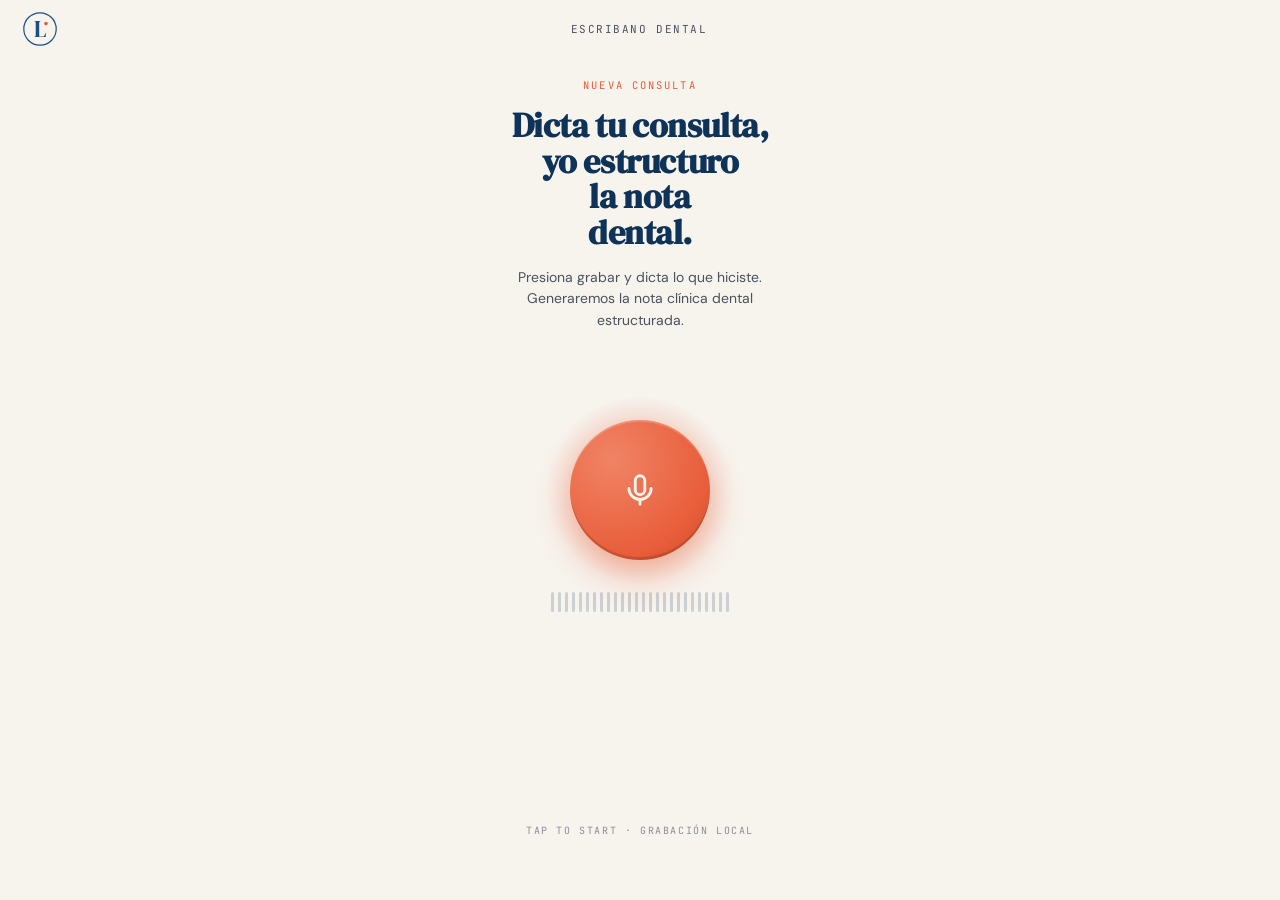
==== docs/dental/index.html @ 713bc258 "Add Escribano Dental vertical - PROMPT_DENTAL added to worker: strict rules for FDI notation, litera" ====
<!doctype html>
<html lang="es">
<head>
  <meta charset="utf-8"/>
  <meta name="viewport" content="width=device-width,initial-scale=1,viewport-fit=cover"/>
  <meta name="theme-color" content="#F7F4EE"/>
  <meta name="apple-mobile-web-app-capable" content="yes"/>
  <meta name="apple-mobile-web-app-status-bar-style" content="default"/>
  <meta name="apple-mobile-web-app-title" content="Escribano Dental"/>
  <meta name="description" content="Dicta tu consulta y recibe la nota clínica dental al instante. Herramienta gratuita de Luciana."/>
  <title>Escribano Dental — Luciana</title>
  <link rel="manifest" href="manifest.json"/>
  <link rel="apple-touch-icon" href="../icons/icon-192.png"/>
  <link rel="preconnect" href="https://fonts.googleapis.com"/>
  <link rel="preconnect" href="https://fonts.gstatic.com" crossorigin/>
  <link href="https://fonts.googleapis.com/css2?family=DM+Serif+Display&family=DM+Sans:wght@400;500;600;700&family=JetBrains+Mono:wght@400;500&display=swap" rel="stylesheet"/>
  <style>
    /* ─── BRAND TOKENS ─── */
    :root {
      --navy:        #1A4F82;
      --navy-deep:   #0F3259;
      --navy-darker: #0a223f;
      --coral:       #E85D3A;
      --coral-soft:  #F08465;
      --cream:       #F7F4EE;
      --cream-warm:  #EFE9DD;
      --cream-deep:  #E5DECF;
      --ink:         #1B1F26;
      --ink-soft:    #4A525E;
      --muted:       #8A8F99;
      --line:        rgba(15,50,89,0.10);
      --line-strong: rgba(15,50,89,0.18);
      --serif: 'DM Serif Display', Georgia, serif;
      --sans:  'DM Sans', system-ui, -apple-system, sans-serif;
      --mono:  'JetBrains Mono', ui-monospace, 'SFMono-Regular', monospace;
      --safe-top: env(safe-area-inset-top, 0px);
      --safe-bot: env(safe-area-inset-bottom, 0px);
      --btn-size: 140px;
    }
    *, *::before, *::after { box-sizing: border-box; -webkit-tap-highlight-color: transparent; margin: 0; padding: 0; }
    html, body { height: 100%; height: 100dvh; }
    body {
      font-family: var(--sans); color: var(--ink);
      background: var(--cream);
      -webkit-font-smoothing: antialiased;
      overflow: hidden;
    }
    button { font: inherit; color: inherit; border: none; cursor: pointer; background: none; }

    /* ─── APP SHELL ─── */
    #app {
      position: fixed; inset: 0;
      display: flex; flex-direction: column;
      background: var(--cream);
      padding-top: var(--safe-top);
      padding-bottom: var(--safe-bot);
    }
    .screen {
      position: absolute; inset: 0;
      display: flex; flex-direction: column;
      padding-top: calc(var(--safe-top) + 58px);
      padding-bottom: 8px;
      opacity: 0; pointer-events: none;
      transition: opacity .3s ease;
    }
    .screen.is-active { opacity: 1; pointer-events: auto; }

    /* ─── TOP BAR ─── */
    .topbar {
      position: absolute; top: var(--safe-top); left: 0; right: 0;
      height: 58px;
      display: flex; align-items: center; justify-content: space-between;
      padding: 0 22px;
      z-index: 10;
    }
    .brand-mark {
      width: 36px; height: 36px; flex-shrink: 0;
    }
    .brand-text {
      font-family: var(--mono); font-size: 11px;
      color: var(--ink-soft); letter-spacing: 0.14em;
    }
    .icon-btn {
      width: 38px; height: 38px; border-radius: 50%;
      background: rgba(15,50,89,0.06); color: var(--navy-deep);
      display: grid; place-items: center;
      transition: background .15s, transform .1s;
    }
    .icon-btn:active { transform: scale(0.93); background: rgba(15,50,89,0.12); }

    /* ─── EDITORIAL TYPOGRAPHY ─── */
    .eyebrow {
      font-family: var(--mono); font-size: 10.5px; letter-spacing: 0.2em;
      color: var(--coral); margin-bottom: 16px;
    }
    .eyebrow.muted { color: var(--ink-soft); }
    .display {
      font-family: var(--serif); font-size: 34px; line-height: 1.05;
      color: var(--navy-deep); letter-spacing: -0.012em;
    }
    .lede {
      font-family: var(--sans); font-size: 14px; line-height: 1.55;
      color: var(--ink-soft); margin-top: 16px; max-width: 300px;
      margin-left: auto; margin-right: auto;
    }

    /* ─── RECORD SCREEN ─── */
    .rec-head {
      padding: 20px 28px 0; text-align: center;
      min-height: 170px;
    }
    .rec-stage {
      flex: 1; position: relative;
      min-height: 290px;
    }

    /* Timer pill — always visible, fades in context */
    .timer-row {
      position: absolute; top: 8px; left: 50%;
      transform: translateX(-50%);
      display: inline-flex; align-items: center; gap: 10px;
      padding: 8px 16px; border-radius: 999px;
      background: rgba(15,50,89,0.06);
      transition: background .3s;
      white-space: nowrap;
    }
    body[data-rec="off"] .timer-row { opacity: 0; pointer-events: none; }
    body[data-rec="on"] .timer-row { background: rgba(232,93,58,0.10); }
    .timer-dot {
      width: 7px; height: 7px; border-radius: 50%;
      background: var(--muted); transition: background .3s;
    }
    body[data-rec="on"] .timer-dot {
      background: var(--coral);
      animation: dot-blink 1.1s ease-in-out infinite;
    }
    @keyframes dot-blink { 50% { opacity: 0.35; } }
    .timer-val {
      font-family: var(--mono); font-size: 13px; font-weight: 500;
      color: var(--navy-deep); letter-spacing: 0.05em;
      min-width: 44px; text-align: center;
      transition: color .3s;
    }
    body[data-rec="on"] .timer-val { color: var(--coral); }
    .timer-tag {
      font-family: var(--mono); font-size: 9.5px; letter-spacing: 0.16em;
      color: var(--muted); transition: color .3s;
    }
    body[data-rec="on"] .timer-tag { color: var(--coral); }

    /* Button group — fixed position, never reflows */
    .rec-btn-wrap {
      position: absolute; left: 50%; top: 80px;
      transform: translateX(-50%);
      width: calc(var(--btn-size) + 16px);
      height: calc(var(--btn-size) + 16px);
      display: grid; place-items: center;
      z-index: 2;
    }
    /* Ambient glow */
    .rec-glow {
      position: absolute; inset: -20px; border-radius: 50%;
      background: radial-gradient(circle, rgba(232,93,58,0.40) 0%, rgba(232,93,58,0) 68%);
      animation: breathe 3.2s ease-in-out infinite;
    }
    @keyframes breathe {
      0%,100% { transform: scale(0.92); opacity: 0.55; }
      50%      { transform: scale(1.10); opacity: 0.85; }
    }
    /* Halo rings */
    .halo {
      position: absolute; left: 50%; top: 50%;
      width: calc(var(--btn-size) * 1.55);
      height: calc(var(--btn-size) * 1.55);
      translate: -50% -50%;
      border-radius: 50%;
      border: 1.5px solid var(--coral); opacity: 0;
      animation: halo-emit 2.8s cubic-bezier(0.16,0.84,0.44,1) infinite;
      animation-play-state: paused;
    }
    body[data-rec="on"] .halo { animation-play-state: running; }
    .halo:nth-child(2) { animation-delay: 0.93s; }
    .halo:nth-child(3) { animation-delay: 1.86s; }
    @keyframes halo-emit {
      0%   { transform: scale(0.6); opacity: 0; border-width: 2.2px; }
      18%  { opacity: 0.55; }
      100% { transform: scale(2.2); opacity: 0; border-width: 0.6px; }
    }
    /* The button */
    .rec-btn {
      position: relative;
      width: var(--btn-size); height: var(--btn-size);
      border-radius: 50%; color: var(--cream);
      background: radial-gradient(circle at 30% 28%, #F08465 0%, #E85D3A 70%, #C84826 100%);
      box-shadow:
        0 14px 36px rgba(232,93,58,0.45),
        inset 0 -3px 0 rgba(0,0,0,0.14),
        inset 0 2px 0 rgba(255,255,255,0.18);
      transition: transform .35s cubic-bezier(.2,.8,.2,1), border-radius .35s cubic-bezier(.2,.8,.2,1);
      display: grid; place-items: center;
    }
    .rec-btn:active { transform: scale(0.96); }
    body[data-rec="on"] .rec-btn {
      border-radius: 30%;
      background: radial-gradient(circle at 30% 28%, #F08465 0%, #E85D3A 65%, #B83C1F 100%);
    }
    body[data-rec="paused"] .rec-btn {
      border-radius: 50%;
      background: radial-gradient(circle at 30% 28%, #6B90B8 0%, #1A4F82 70%, #0F3259 100%);
    }
    /* Icon cross-fade — 3 estados */
    .rec-icon {
      position: absolute; inset: 0;
      display: grid; place-items: center;
      transition: opacity .25s ease, transform .35s cubic-bezier(.2,.8,.2,1);
    }
    .rec-icon-mic   { opacity: 1; }
    .rec-icon-pause { opacity: 0; transform: scale(0.6); }
    .rec-icon-play  { opacity: 0; transform: scale(0.6); }

    body[data-rec="on"] .rec-icon-mic   { opacity: 0; transform: scale(0.7); }
    body[data-rec="on"] .rec-icon-pause { opacity: 1; transform: scale(1); }
    body[data-rec="on"] .rec-icon-play  { opacity: 0; transform: scale(0.6); }

    body[data-rec="paused"] .rec-icon-mic   { opacity: 0; transform: scale(0.7); }
    body[data-rec="paused"] .rec-icon-pause { opacity: 0; transform: scale(0.6); }
    body[data-rec="paused"] .rec-icon-play  { opacity: 1; transform: scale(1); }

    /* Botón Finalizar — en rec-foot, sin absoluto, sin layout shift */
    .btn-finalizar {
      display: inline-flex; align-items: center; gap: 8px;
      background: var(--navy-deep); color: var(--cream);
      font-family: var(--sans); font-size: 13px; font-weight: 600;
      padding: 11px 26px; border-radius: 999px;
      border: none; cursor: pointer;
      opacity: 0; pointer-events: none;
      transition: opacity .3s ease, background .3s ease;
      white-space: nowrap; margin-top: 10px;
    }
    body[data-rec="on"] .btn-finalizar,
    body[data-rec="paused"] .btn-finalizar {
      opacity: 1; pointer-events: auto;
    }
    body[data-rec="paused"] .btn-finalizar {
      background: var(--coral);
    }
    .stop-square {
      width: calc(var(--btn-size) * 0.32);
      height: calc(var(--btn-size) * 0.32);
      border-radius: calc(var(--btn-size) * 0.08);
      background: var(--cream);
    }

    /* Waveform */
    .wave {
      position: absolute; left: 50%; top: calc(80px + var(--btn-size) + 28px);
      transform: translateX(-50%);
      display: flex; align-items: center; gap: 4px;
      height: 44px; justify-content: center;
      opacity: 0.18; transition: opacity .5s ease;
      pointer-events: none;
    }
    body[data-rec="on"] .wave { opacity: 1; }
    .wave .bar {
      width: 3px; height: 20px;
      background: var(--navy-deep); border-radius: 2px;
      transform-origin: center;
      animation: wave-bar 1.2s ease-in-out infinite;
    }
    body[data-rec="on"] .wave .bar { background: var(--coral); }
    @keyframes wave-bar { 0%,100% { transform: scaleY(0.25); } 50% { transform: scaleY(1); } }

    /* Footer hint */
    .rec-foot { padding: 0 28px 6px; text-align: center; }
    .hint { font-family: var(--mono); font-size: 10px; color: var(--muted); letter-spacing: 0.16em; }

    /* ─── PROCESSING SCREEN ─── */
    .proc-head { padding: 20px 28px 0; text-align: center; }
    .proc-list { padding: 32px 28px 0; flex: 1; max-width: 360px; margin: 0 auto; width: 100%; }
    .proc-step {
      display: flex; align-items: center; gap: 16px;
      padding: 18px 0; border-bottom: 1px solid var(--line);
      opacity: 0.35; transition: opacity .35s ease;
    }
    .proc-step.is-active, .proc-step.is-done { opacity: 1; }
    .proc-step .ind { width: 26px; height: 26px; flex-shrink: 0; position: relative; }
    .proc-step .ring-idle, .proc-step .ring-active, .proc-step .check {
      position: absolute; inset: 2px; opacity: 0; transition: opacity .25s;
    }
    .proc-step .ring-idle  { border: 2px solid var(--line-strong); border-radius: 50%; opacity: 1; }
    .proc-step.is-active .ring-idle  { opacity: 0; }
    .proc-step.is-active .ring-active { opacity: 1; }
    .proc-step.is-done .ring-idle     { opacity: 0; }
    .proc-step.is-done .check         { opacity: 1; }
    .proc-step .ring-active {
      border: 2px solid var(--navy); border-top-color: transparent;
      border-radius: 50%; animation: spin .8s linear infinite;
    }
    @keyframes spin { to { transform: rotate(360deg); } }
    .proc-step .label {
      font-family: var(--sans); font-size: 16px; font-weight: 500; color: var(--ink-soft);
    }
    .proc-step.is-active .label, .proc-step.is-done .label { color: var(--ink); font-weight: 600; }

    /* ─── RESULT SCREEN ─── */
    .result-nav {
      display: flex; align-items: center; justify-content: space-between;
      padding: 4px 22px 12px;
    }
    .result-date {
      font-family: var(--mono); font-size: 10px; color: var(--muted);
      letter-spacing: 0.1em;
    }
    .result-head { padding: 4px 28px 16px; }
    .patient-name {
      font-family: var(--serif); font-size: 28px; line-height: 1.08;
      color: var(--navy-deep); letter-spacing: -0.01em;
    }
    .patient-meta {
      display: flex; gap: 10px; margin-top: 6px; flex-wrap: wrap;
      font-family: var(--mono); font-size: 11px; color: var(--ink-soft);
      letter-spacing: 0.05em;
    }
    .patient-meta .sep { color: var(--line-strong); }

    .body-scroll {
      flex: 1; overflow-y: auto; padding: 8px 28px 20px;
      scrollbar-width: none;
    }
    .body-scroll::-webkit-scrollbar { display: none; }

    /* SOAP sections */
    .soap-section {
      padding: 18px 0; border-bottom: 1px solid var(--line);
      opacity: 0; transform: translateY(20px);
      transition: opacity .55s cubic-bezier(.2,.7,.2,1), transform .55s cubic-bezier(.2,.7,.2,1);
    }
    .soap-section.is-visible { opacity: 1; transform: translateY(0); }
    .soap-section:last-of-type { border-bottom: none; }
    .soap-marker { display: flex; align-items: baseline; gap: 14px; margin-bottom: 10px; }
    .soap-letter {
      font-family: var(--serif); font-size: 28px; line-height: 1;
      color: var(--coral); letter-spacing: -0.01em;
    }
    .soap-label {
      font-family: var(--mono); font-size: 10px; letter-spacing: 0.16em;
      color: var(--ink-soft); text-transform: uppercase; margin-bottom: 3px;
    }
    .soap-summary {
      font-family: var(--serif); font-size: 17px; line-height: 1.3;
      color: var(--navy-deep); letter-spacing: -0.005em;
    }
    .soap-body { padding-left: 42px; }
    .soap-body p {
      font-family: var(--sans); font-size: 14.5px; line-height: 1.6;
      color: var(--ink); margin: 0 0 10px;
    }
    .soap-body .nc { color: var(--muted); font-style: italic; }
    body.is-editing .soap-body p {
      background: rgba(232,93,58,0.06); padding: 7px 10px;
      border-radius: 6px; border-left: 2px solid var(--coral);
    }

    /* CTA footnote */
    .cta {
      display: flex; flex-direction: column; gap: 3px;
      margin: 24px 0 8px; padding: 14px 0 0;
      border-top: 1px solid var(--line);
      text-decoration: none; color: var(--ink);
      opacity: 0; transform: translateY(20px);
      transition: opacity .55s cubic-bezier(.2,.7,.2,1), transform .55s cubic-bezier(.2,.7,.2,1);
    }
    .cta.is-visible { opacity: 1; transform: translateY(0); }
    .cta-eyebrow {
      font-family: var(--mono); font-size: 9px; color: var(--muted);
      letter-spacing: 0.18em;
    }
    .cta h3 {
      font-family: var(--sans); font-size: 13px; line-height: 1.4;
      font-weight: 500; color: var(--ink);
    }
    .cta-link {
      display: inline-flex; align-items: center; gap: 5px;
      font-family: var(--mono); font-size: 11px; font-weight: 500;
      color: var(--navy); letter-spacing: 0.04em;
      margin-top: 1px; transition: color .2s;
    }
    .cta:hover .cta-link { color: var(--coral); }

    /* Actions bar */
    .actions {
      display: flex; gap: 10px;
      padding: 14px 22px calc(16px + var(--safe-bot));
      border-top: 1px solid var(--line);
      background: var(--cream);
    }
    .btn {
      flex: 1; height: 50px; border-radius: 14px;
      font-family: var(--sans); font-size: 14px; font-weight: 600;
      display: flex; align-items: center; justify-content: center; gap: 8px;
      transition: transform .1s, opacity .15s;
    }
    .btn:active { transform: scale(0.97); }
    .btn-ghost {
      background: transparent; color: var(--navy-deep);
      box-shadow: inset 0 0 0 1.5px var(--line-strong);
    }
    .btn-primary {
      background: var(--coral); color: var(--cream);
      box-shadow: 0 6px 18px rgba(232,93,58,0.32);
    }
    .btn.copied { background: #16a34a; color: white; box-shadow: none; }

    /* Toast */
    .toast {
      position: fixed; left: 50%; bottom: calc(80px + var(--safe-bot));
      transform: translateX(-50%) translateY(8px);
      background: rgba(15,34,63,0.92); color: var(--cream);
      padding: 12px 20px; border-radius: 16px;
      font-family: var(--sans); font-size: 13px; font-weight: 500;
      box-shadow: 0 10px 30px rgba(0,0,0,0.18);
      opacity: 0; pointer-events: none; z-index: 100;
      transition: opacity .25s ease, transform .25s ease;
      width: calc(100vw - 48px); max-width: 340px;
      text-align: center; line-height: 1.45;
    }
    .toast.is-visible { opacity: 1; transform: translateX(-50%) translateY(0); }

    /* ─── PRINT / PDF ─── */
    @media print {
      @page {
        size: A4;
        margin: 20mm 18mm;
      }

      /* Ocultar todo excepto el contenido de la nota */
      body { background: white !important; overflow: visible !important; }
      #app { position: static !important; overflow: visible !important; }
      .screen { position: static !important; opacity: 1 !important; pointer-events: auto !important; display: none !important; }
      .screen[data-screen="result"] { display: flex !important; flex-direction: column !important; padding: 0 !important; }
      .topbar, .actions, .toast, [data-screen="record"], [data-screen="processing"] { display: none !important; }

      /* Header de impresión */
      #print-header { display: block !important; }

      /* Contenido */
      .result-head { padding: 0 0 12px !important; border-bottom: 1.5px solid #1A4F82; margin-bottom: 4px; }
      .patient-name { font-size: 22px !important; }
      .body-scroll {
        overflow: visible !important; flex: none !important;
        padding: 0 !important; height: auto !important;
      }
      .soap-section {
        opacity: 1 !important; transform: none !important;
        page-break-inside: avoid;
        padding: 14px 0 !important;
      }
      .soap-letter { font-size: 22px !important; }
      .soap-summary { font-size: 15px !important; }
      .soap-body p { font-size: 13px !important; margin-bottom: 6px !important; }
      .soap-body .nc { color: #aaa !important; }
      .cta { display: none !important; }
      details { display: none !important; }

      /* Footer de impresión */
      #print-footer { display: block !important; }
    }

    /* Elementos solo visibles en impresión */
    #print-header, #print-footer { display: none; }
  </style>
</head>
<body data-rec="off">
<div id="app">

  <!-- ════ RECORD ════ -->
  <section class="screen is-active" data-screen="record">
    <header class="topbar">
      <a href="https://lucianaia.com/" target="_blank" rel="noopener" aria-label="Luciana" style="display:flex;align-items:center;">
        <svg class="brand-mark" viewBox="0 0 120 120" aria-hidden="true">
          <circle cx="60" cy="60" r="54" fill="none" stroke="#1A4F82" stroke-width="4"/>
          <text x="60" y="86" text-anchor="middle" font-family="'DM Serif Display',Georgia,serif" font-size="78" fill="#1A4F82">L</text>
          <circle cx="80" cy="42" r="6" fill="#E85D3A"/>
        </svg>
      </a>
      <div class="brand-text">ESCRIBANO DENTAL</div>
      <div style="width:38px;height:38px"></div>
    </header>

    <div class="rec-head">
      <div class="eyebrow" id="rec-eyebrow">NUEVA CONSULTA</div>
      <h1 class="display" id="rec-title">Dicta tu consulta,<br/>yo estructuro<br/>la nota<br/>dental.</h1>
      <p class="lede" id="rec-lede">Presiona grabar y dicta lo que hiciste. Generaremos la nota clínica dental estructurada.</p>
    </div>

    <div class="rec-stage">
      <div class="timer-row">
        <span class="timer-dot"></span>
        <span class="timer-val" id="rec-timer">00:00</span>
        <span class="timer-tag" id="rec-tag">LISTO</span>
      </div>

      <div class="rec-btn-wrap">
        <span class="halo"></span>
        <span class="halo"></span>
        <span class="halo"></span>
        <span class="rec-glow" aria-hidden="true"></span>
        <button class="rec-btn" id="btn-record" aria-label="Grabar consulta">
          <span class="rec-icon rec-icon-mic">
            <svg width="38" height="38" viewBox="0 0 24 24" fill="none" stroke="currentColor" stroke-width="1.8" stroke-linecap="round"><rect x="9" y="3" width="6" height="12" rx="3"/><path d="M5 11a7 7 0 0 0 14 0M12 18v3"/></svg>
          </span>
          <span class="rec-icon rec-icon-pause">
            <svg width="32" height="32" viewBox="0 0 24 24" fill="currentColor"><rect x="6" y="5" width="4" height="14" rx="1.5"/><rect x="14" y="5" width="4" height="14" rx="1.5"/></svg>
          </span>
          <span class="rec-icon rec-icon-play">
            <svg width="32" height="32" viewBox="0 0 24 24" fill="currentColor"><path d="M8 5.14v14l11-7-11-7z"/></svg>
          </span>
        </button>
      </div>

      <div class="wave" id="wave" aria-hidden="true"></div>
    </div>

    <div class="rec-foot" style="display:flex;flex-direction:column;align-items:center;position:relative;z-index:10;">
      <div class="hint" id="rec-hint">TAP TO START · GRABACIÓN LOCAL</div>
      <button class="btn-finalizar" id="btn-finalizar">
        Finalizar consulta
        <svg width="13" height="13" viewBox="0 0 24 24" fill="none" stroke="currentColor" stroke-width="2.2" stroke-linecap="round"><path d="M5 12h14M13 5l7 7-7 7"/></svg>
      </button>
    </div>
  </section>

  <!-- ════ PROCESSING ════ -->
  <section class="screen" data-screen="processing">
    <header class="topbar">
      <a href="https://lucianaia.com/" target="_blank" rel="noopener" style="display:flex;align-items:center;">
        <svg class="brand-mark" viewBox="0 0 120 120">
          <circle cx="60" cy="60" r="54" fill="none" stroke="#1A4F82" stroke-width="4"/>
          <text x="60" y="86" text-anchor="middle" font-family="'DM Serif Display',Georgia,serif" font-size="78" fill="#1A4F82">L</text>
          <circle cx="80" cy="42" r="6" fill="#E85D3A"/>
        </svg>
      </a>
      <div class="brand-text">PROCESANDO</div>
      <div style="width:38px"></div>
    </header>

    <div class="proc-head" style="padding-top:28px;">
      <div class="eyebrow muted" id="proc-eyebrow">PROCESANDO · 00:00</div>
      <h1 class="display">Escribiendo<br/>tu nota.</h1>
    </div>

    <div class="proc-list">
      <div class="proc-step" data-step="0">
        <div class="ind">
          <div class="ring-idle"></div>
          <div class="ring-active"></div>
          <svg class="check" width="24" height="24" viewBox="0 0 24 24" fill="none" stroke="var(--coral)" stroke-width="2" stroke-linecap="round"><circle cx="12" cy="12" r="10"/><path d="M7 12l3 3 7-7"/></svg>
        </div>
        <div class="label">Transcribiendo audio</div>
      </div>
      <div class="proc-step" data-step="1">
        <div class="ind">
          <div class="ring-idle"></div>
          <div class="ring-active"></div>
          <svg class="check" width="24" height="24" viewBox="0 0 24 24" fill="none" stroke="var(--coral)" stroke-width="2" stroke-linecap="round"><circle cx="12" cy="12" r="10"/><path d="M7 12l3 3 7-7"/></svg>
        </div>
        <div class="label">Analizando procedimiento clínico</div>
      </div>
      <div class="proc-step" data-step="2">
        <div class="ind">
          <div class="ring-idle"></div>
          <div class="ring-active"></div>
          <svg class="check" width="24" height="24" viewBox="0 0 24 24" fill="none" stroke="var(--coral)" stroke-width="2" stroke-linecap="round"><circle cx="12" cy="12" r="10"/><path d="M7 12l3 3 7-7"/></svg>
        </div>
        <div class="label">Estructurando nota dental</div>
      </div>
    </div>
  </section>

  <!-- ════ RESULT ════ -->
  <section class="screen" data-screen="result">
    <header class="topbar">
      <a href="https://lucianaia.com/" target="_blank" rel="noopener" style="display:flex;align-items:center;">
        <svg class="brand-mark" viewBox="0 0 120 120">
          <circle cx="60" cy="60" r="54" fill="none" stroke="#1A4F82" stroke-width="4"/>
          <text x="60" y="86" text-anchor="middle" font-family="'DM Serif Display',Georgia,serif" font-size="78" fill="#1A4F82">L</text>
          <circle cx="80" cy="42" r="6" fill="#E85D3A"/>
        </svg>
      </a>
      <div class="brand-text" id="result-date-label">NOTA SOAP</div>
      <button class="icon-btn" id="btn-edit" aria-label="Editar">
        <svg width="15" height="15" viewBox="0 0 24 24" fill="none" stroke="currentColor" stroke-width="1.8" stroke-linecap="round"><path d="M12 20h9M16.5 3.5a2.121 2.121 0 1 1 3 3L7 19l-4 1 1-4z"/></svg>
      </button>
    </header>

    <!-- Header solo visible al imprimir -->
    <div id="print-header" style="margin-bottom:16px;">
      <div style="display:flex;align-items:center;justify-content:space-between;padding-bottom:10px;border-bottom:2px solid #1A4F82;margin-bottom:14px;">
        <div>
          <div style="font-family:'DM Serif Display',Georgia,serif;font-size:20px;color:#0F3259;letter-spacing:-0.01em;">Escribano Dental</div>
        </div>
        <div style="font-family:'JetBrains Mono',monospace;font-size:10px;color:#8A8F99;letter-spacing:0.08em;" id="print-date"></div>
      </div>
      <div style="font-family:'JetBrains Mono',monospace;font-size:9px;color:#8A8F99;letter-spacing:0.18em;margin-bottom:6px;">NOTA DE CONSULTA DENTAL</div>
    </div>

    <div class="result-head">
      <h1 class="patient-name" id="res-nombre">—</h1>
      <div class="patient-meta" id="res-meta"></div>
    </div>

    <div class="body-scroll" id="body-scroll"></div>

    <!-- Footer solo visible al imprimir -->
    <div id="print-footer" style="margin-top:20px;padding-top:10px;border-top:1px solid rgba(15,50,89,0.12);display:flex;justify-content:space-between;align-items:center;">
      <div style="font-family:'JetBrains Mono',monospace;font-size:8px;color:#aaa;letter-spacing:0.1em;">
        Generado con Escribano Dental · lucianaia.com<br/>
        Este documento es un apoyo clínico. No sustituye el expediente oficial.
      </div>
      <div style="font-family:'DM Serif Display',serif;font-size:13px;color:#1A4F82;">
        L<span style="display:inline-block;width:4px;height:4px;border-radius:50%;background:#E85D3A;vertical-align:super;margin-left:1px;"></span>
      </div>
    </div>

    <div class="actions">
      <button class="btn btn-ghost" id="btn-back">
        <svg width="16" height="16" viewBox="0 0 24 24" fill="none" stroke="currentColor" stroke-width="2" stroke-linecap="round"><path d="M15 18l-6-6 6-6"/></svg>
        Nueva
      </button>
      <button class="btn btn-ghost" id="btn-copy">
        <svg width="15" height="15" viewBox="0 0 24 24" fill="none" stroke="currentColor" stroke-width="1.8" stroke-linecap="round" stroke-linejoin="round"><rect x="9" y="9" width="13" height="13" rx="2"/><path d="M5 15V5a2 2 0 0 1 2-2h10"/></svg>
        <span id="btn-copy-label">Copiar</span>
      </button>
      <button class="btn btn-ghost" id="btn-word" style="flex:1.2;">
        <svg width="15" height="15" viewBox="0 0 24 24" fill="none" stroke="currentColor" stroke-width="1.8" stroke-linecap="round" stroke-linejoin="round"><path d="M14 2H6a2 2 0 0 0-2 2v16a2 2 0 0 0 2 2h12a2 2 0 0 0 2-2V8z"/><polyline points="14 2 14 8 20 8"/><line x1="16" y1="13" x2="8" y2="13"/><line x1="16" y1="17" x2="8" y2="17"/><polyline points="10 9 9 9 8 9"/></svg>
        Word
      </button>
      <button class="btn btn-primary" id="btn-pdf">
        <svg width="15" height="15" viewBox="0 0 24 24" fill="none" stroke="currentColor" stroke-width="1.8" stroke-linecap="round" stroke-linejoin="round"><path d="M12 3v12m0 0l-4-4m4 4l4-4M5 21h14"/></svg>
        PDF
      </button>
    </div>
  </section>

  <div class="toast" id="toast"></div>
</div>

<script>
// ─── CONFIG ───────────────────────────────────────────────────────────────────
const WORKER_URL = "https://pediatra-scribe-api.lucandres.workers.dev";
const TIPO = "dental";
const MAX_MINUTES = 60;
const WARN_MINUTES = 55;

// ─── STATE ────────────────────────────────────────────────────────────────────
const state = {
  recording: false,
  elapsed: 0,
  timerId: null,
  mediaRecorder: null,
  audioChunks: [],
  audioBlob: null,
  audioCtx: null,
  analyser: null,
  vizRAF: null,
  notaJson: null,
  transcripcion: "",
  editing: false,
};

// ─── HELPERS ──────────────────────────────────────────────────────────────────
const $ = id => document.getElementById(id);
const $$ = s => Array.from(document.querySelectorAll(s));
const fmt = s => `${String(Math.floor(s/60)).padStart(2,'0')}:${String(s%60).padStart(2,'0')}`;

const showScreen = name => {
  $$('.screen').forEach(el => el.classList.toggle('is-active', el.dataset.screen === name));
};

const showToast = msg => {
  const t = $('toast');
  t.textContent = msg;
  t.classList.add('is-visible');
  clearTimeout(t._tid);
  t._tid = setTimeout(() => t.classList.remove('is-visible'), 2200);
};

const showError = msg => showToast('⚠️ ' + msg);

// ─── WAVEFORM ─────────────────────────────────────────────────────────────────
const waveEl = $('wave');
for (let i = 0; i < 26; i++) {
  const b = document.createElement('span');
  b.className = 'bar';
  b.style.animationDelay = `${(i * 0.06).toFixed(2)}s`;
  b.style.animationDuration = `${(0.9 + (i % 5) * 0.12).toFixed(2)}s`;
  waveEl.appendChild(b);
}

// ─── RECORDING UI STATE ───────────────────────────────────────────────────────
const setRecUI = on => {
  document.body.dataset.rec = on ? 'on' : 'off';
  const title = $('rec-title');
  const lede  = $('rec-lede');
  const hint  = $('rec-hint');
  const tag   = $('rec-tag');
  if (on) {
    title.innerHTML = 'Escuchando<br/>cada palabra.';
    lede.textContent = 'El dictado se procesa al terminar y se descarta de inmediato. Nunca se almacena.';
    hint.textContent = 'TOCA PARA PAUSAR';
    tag.textContent = 'GRABANDO';
  } else {
    title.innerHTML = 'Dicta tu consulta,<br/>yo estructuro<br/>la nota<br/>dental.';
    lede.textContent = 'Presiona grabar y dicta lo que hiciste. Generaremos la nota clínica dental estructurada.';
    hint.textContent = 'TAP TO START · GRABACIÓN LOCAL';
    tag.textContent = 'LISTO';
  }
};

// ─── TIMER ────────────────────────────────────────────────────────────────────
const startTimer = () => {
  state.timerId = setInterval(() => {
    state.elapsed++;
    $('rec-timer').textContent = fmt(state.elapsed);
    if (state.elapsed >= WARN_MINUTES * 60) {
      $('rec-tag').textContent = 'CERRANDO';
    }
    if (state.elapsed >= MAX_MINUTES * 60) {
      showToast(`Grabación detenida al llegar a ${MAX_MINUTES} min`);
      stopRecording();
    }
  }, 1000);
};
const stopTimer = () => { clearInterval(state.timerId); state.timerId = null; };

// ─── AUDIO VISUALIZER ─────────────────────────────────────────────────────────
const startViz = stream => {
  try {
    state.audioCtx = new (window.AudioContext || window.webkitAudioContext)();
    const src = state.audioCtx.createMediaStreamSource(stream);
    state.analyser = state.audioCtx.createAnalyser();
    state.analyser.fftSize = 64;
    src.connect(state.analyser);
    const bars = waveEl.querySelectorAll('.bar');
    const data = new Uint8Array(state.analyser.frequencyBinCount);
    const draw = () => {
      state.vizRAF = requestAnimationFrame(draw);
      state.analyser.getByteFrequencyData(data);
      bars.forEach((b, i) => {
        const v = data[Math.floor(i / bars.length * data.length)] || 0;
        b.style.height = `${Math.max(3, Math.round(v / 255 * 36))}px`;
      });
    };
    draw();
  } catch(e) { /* AudioContext not critical */ }
};

const stopViz = () => {
  cancelAnimationFrame(state.vizRAF);
  if (state.audioCtx) { state.audioCtx.close().catch(()=>{}); state.audioCtx = null; }
};

// ─── MEDIA RECORDER ───────────────────────────────────────────────────────────
const getBestMime = () =>
  ['audio/webm;codecs=opus','audio/ogg;codecs=opus','audio/webm','audio/mp4']
  .find(t => MediaRecorder.isTypeSupported(t)) || '';

const startRecording = async () => {
  let stream;
  try {
    stream = await navigator.mediaDevices.getUserMedia({
      audio: { channelCount:1, sampleRate:16000, echoCancellation:true, noiseSuppression:true }
    });
  } catch(err) {
    showError(err.name === 'NotAllowedError'
      ? 'Permiso de micrófono denegado'
      : 'No se pudo acceder al micrófono');
    return;
  }

  const mime = getBestMime();
  const opts = { audioBitsPerSecond: 16000 };
  if (mime) opts.mimeType = mime;
  try { state.mediaRecorder = new MediaRecorder(stream, opts); }
  catch { state.mediaRecorder = new MediaRecorder(stream); }

  state.audioChunks = [];
  state.mediaRecorder.ondataavailable = e => { if (e.data.size > 0) state.audioChunks.push(e.data); };
  state.mediaRecorder.onstop = onRecordingStop;
  state.mediaRecorder.start(1000);
  state.recording = true;

  setRecUI(true);
  startTimer();
  startViz(stream);

  // Update eyebrow with date
  const now = new Date();
  $('rec-eyebrow').textContent = `GRABANDO · ${now.toLocaleDateString('es-MX',{day:'2-digit',month:'short',year:'numeric'}).toUpperCase()}`;
};

const stopRecording = () => {
  if (!state.mediaRecorder) return;
  if (state.mediaRecorder.state === 'inactive') return;
  state.mediaRecorder.stop();
  state.mediaRecorder.stream.getTracks().forEach(t => t.stop());
  state.recording = false;
  stopTimer();
  stopViz();
};

const onRecordingStop = () => {
  const mime = state.mediaRecorder?.mimeType || 'audio/webm';
  state.audioBlob = new Blob(state.audioChunks, { type: mime });
  setRecUI(false);

  // Transition to processing
  $('proc-eyebrow').textContent = `PROCESANDO · ${fmt(state.elapsed)}`;
  showScreen('processing');
  processAudio();
};

// ─── BTN RECORD — graba / pausa / reanuda ────────────────────────────────────
$('btn-record').addEventListener('click', () => {
  if (!state.recording && document.body.dataset.rec === 'off') {
    startRecording();
  } else if (state.recording && document.body.dataset.rec === 'on') {
    pauseRecording();
  } else if (document.body.dataset.rec === 'paused') {
    resumeRecording();
  }
});

// ─── BTN FINALIZAR ────────────────────────────────────────────────────────────
$('btn-finalizar').addEventListener('click', () => stopRecording());

const pauseRecording = () => {
  if (!state.mediaRecorder) return;
  state.mediaRecorder.pause();
  clearInterval(state.timerInterval);
  stopViz();
  document.body.dataset.rec = 'paused';
  $('rec-title').innerHTML = 'Pausada.';
  $('rec-lede').textContent = 'Toca para reanudar — o finaliza para generar la nota.';
  $('rec-hint').textContent = 'TOCA PARA REANUDAR';
  $('rec-tag').textContent = 'PAUSADA';
};

const resumeRecording = () => {
  if (!state.mediaRecorder) return;
  state.mediaRecorder.resume();
  document.body.dataset.rec = 'on';
  $('rec-title').innerHTML = 'Escuchando<br/>cada palabra.';
  $('rec-lede').textContent = 'El dictado se procesa al terminar y se descarta de inmediato. Nunca se almacena.';
  $('rec-hint').textContent = 'TOCA PARA PAUSAR';
  $('rec-tag').textContent = 'GRABANDO';
  // Reiniciar timer y visualizador
  state.timerInterval = setInterval(() => {
    state.elapsed++;
    $('rec-timer').textContent = fmt(state.elapsed);
    if (state.elapsed >= WARN_MINUTES * 60) $('rec-tag').textContent = 'CERRANDO';
    if (state.elapsed >= MAX_MINUTES * 60) { showToast(`Grabación detenida al llegar a ${MAX_MINUTES} min`); stopRecording(); }
  }, 1000);
  if (state.mediaRecorder?.stream) startViz(state.mediaRecorder.stream);
};

// ─── PROCESSING — Real API call ───────────────────────────────────────────────
const runProcessingUI = (realDone) => {
  const steps = $$('.proc-step');
  steps.forEach(s => s.classList.remove('is-active','is-done'));
  steps[0].classList.add('is-active');

  // Animate steps visually while waiting for real API
  let i = 0;
  const tick = () => {
    steps[i].classList.remove('is-active');
    steps[i].classList.add('is-done');
    i++;
    if (i < steps.length) {
      steps[i].classList.add('is-active');
    }
  };
  // Step 1 after ~3s, step 2 after the API responds
  const t1 = setTimeout(() => tick(), 3000);
  const t2 = setTimeout(() => { if (i < steps.length) tick(); }, 8000);

  // When API finishes, mark all done and show result
  realDone.then(nota => {
    clearTimeout(t1); clearTimeout(t2);
    steps.forEach(s => { s.classList.remove('is-active'); s.classList.add('is-done'); });
    state.notaJson = nota;
    setTimeout(() => {
      renderResult(nota);
      showScreen('result');
    }, 500);
  }).catch(err => {
    clearTimeout(t1); clearTimeout(t2);
    showScreen('record');
    showError(err.message || 'Error al procesar. Intenta de nuevo.');
  });
};

const processAudio = async () => {
  if (!state.audioBlob) { showError('No hay audio grabado.'); return; }

  const realDoneResolver = {};
  const realDone = new Promise((res, rej) => {
    realDoneResolver.resolve = res;
    realDoneResolver.reject = rej;
  });

  runProcessingUI(realDone);

  const form = new FormData();
  form.append('audio', state.audioBlob, 'consulta.webm');
  form.append('tipo', TIPO);

  let data;
  try {
    const res = await fetch(WORKER_URL, { method:'POST', body:form });
    data = await res.json();
  } catch {
    realDoneResolver.reject(new Error('No se pudo conectar al servidor.'));
    return;
  }

  if (!data.ok) {
    realDoneResolver.reject(new Error(data.error || 'Error en el servidor.'));
    return;
  }

  state.transcripcion = data.transcripcion || '';

  // Parse SOAP JSON
  let nota = tryJSON(data.soap);
  if (!nota) {
    const s = (data.soap||'').replace(/^[\s\S]*?```(?:json)?\s*/i,'').replace(/\s*```[\s\S]*$/i,'').trim();
    nota = tryJSON(s);
  }
  if (!nota) {
    const f = (data.soap||'').indexOf('{'), l = (data.soap||'').lastIndexOf('}');
    if (f !== -1 && l > f) nota = tryJSON((data.soap||'').slice(f, l+1));
  }
  if (!nota) {
    realDoneResolver.reject(new Error('La nota generada no tiene formato válido.'));
    return;
  }

  realDoneResolver.resolve(nota);
};

const tryJSON = s => { try { return s ? JSON.parse(s.trim()) : null; } catch { return null; } };

// ─── RENDER RESULT — DENTAL ──────────────────────────────────────────────────
const nc = v => (v !== null && v !== undefined && v !== '' && v !== 'No consignado') ? v : null;

const campo = (label, val) => val
  ? `<p><strong style="font-size:10px;letter-spacing:.08em;color:var(--ink-soft);font-family:var(--mono);text-transform:uppercase;">${label}</strong><br/>${val}</p>`
  : `<p class="nc">${label}: No consignado</p>`;

const seccion = (letra, titulo, contenido) => `
  <section class="soap-section">
    <div class="soap-marker">
      <div class="soap-letter" style="font-size:${letra.length>1?'16px':'28px'}">${letra}</div>
      <div>
        <div class="soap-label">${titulo}</div>
        <div class="soap-summary">${contenido.split('\n')[0].slice(0,80) || titulo}</div>
      </div>
    </div>
    <div class="soap-body">${contenido}</div>
  </section>`;

const renderResult = nota => {
  $('res-nombre').textContent = nc(nota.paciente) || 'Paciente';
  const meta = [nc(nota.piezas_tratadas) ? `Piezas: ${nc(nota.piezas_tratadas)}` : null,
                nc(nota.diagnostico)].filter(Boolean);
  $('res-meta').innerHTML = meta.map((m,i) => i < meta.length-1
    ? `<span>${m}</span><span class="sep">·</span>` : `<span>${m}</span>`).join('');
  $('result-date-label').textContent = `NOTA DENTAL · ${new Date().toLocaleDateString('es-MX',{day:'2-digit',month:'short',year:'numeric'}).toUpperCase()}`;

  const scroll = $('body-scroll');

  const secciones = [
    seccion('Hx', 'HISTORIA', [
      campo('Motivo de consulta', nc(nota.motivo_consulta)),
      campo('Antecedentes relevantes', nc(nota.antecedentes_relevantes)),
      campo('Radiografías tomadas', nc(nota.rx_tomadas)),
    ].join('')),
    seccion('Dx', 'DIAGNÓSTICO', [
      campo('Diagnóstico', nc(nota.diagnostico)),
      campo('Hallazgos clínicos', nc(nota.hallazgos_clinicos)),
      campo('Piezas tratadas', nc(nota.piezas_tratadas)),
    ].join('')),
    seccion('Tx', 'PROCEDIMIENTO', [
      campo('Anestesia', nc(nota.anestesia)),
      campo('Procedimiento realizado', nc(nota.procedimiento_realizado)),
      campo('Materiales utilizados', nc(nota.materiales_utilizados)),
    ].join('')),
    seccion('Rx', 'INDICACIONES Y PLAN', [
      campo('Indicaciones post-op', nc(nota.indicaciones_post_op)),
      campo('Tratamiento pendiente', nc(nota.tratamiento_pendiente)),
      campo('Próxima cita', nc(nota.proxima_cita)),
    ].join('')),
  ];

  // Receta
  let recetaHtml = '';
  if (nota.receta && nota.receta.length > 0) {
    const items = nota.receta.map(r => {
      const partes = [r.medicamento, r.dosis, r.frecuencia, r.duracion, r.indicacion_especial].filter(Boolean).join(' · ');
      return `<p>${partes}</p>`;
    }).join('');
    secciones.push(seccion('💊', 'RECETA', items));
  }

  scroll.innerHTML = secciones.join('');

  // Transcripción colapsable
  if (state.transcripcion) {
    scroll.innerHTML += `
      <details style="padding:18px 0;border-top:1px solid var(--line)">
        <summary style="cursor:pointer;font-family:var(--mono);font-size:10px;letter-spacing:.12em;color:var(--muted);list-style:none;">
          VER TRANSCRIPCIÓN COMPLETA
        </summary>
        <p style="font-family:var(--mono);font-size:11.5px;color:var(--ink-soft);line-height:1.7;margin-top:12px;white-space:pre-wrap;">${state.transcripcion}</p>
      </details>`;
  }

  // CTA Luciana
  scroll.innerHTML += `
    <a class="cta" href="https://lucianaia.com" target="_blank" rel="noopener"
       style="display:block;margin:24px 0 8px;padding:20px;border-radius:16px;
              background:var(--navy-deep);text-decoration:none;
              opacity:0;transform:translateY(20px);
              transition:opacity .55s cubic-bezier(.2,.7,.2,1),transform .55s cubic-bezier(.2,.7,.2,1);">
      <div style="font-family:var(--mono);font-size:9px;letter-spacing:0.18em;color:rgba(247,244,238,0.45);margin-bottom:8px;">
        HERRAMIENTA GRATUITA · LUCIANA IA
      </div>
      <div style="font-family:'DM Serif Display',Georgia,serif;font-size:19px;color:var(--cream);line-height:1.2;margin-bottom:10px;letter-spacing:-0.01em;">
        ¿Tu agenda también<br/>podría ser más fácil?
      </div>
      <div style="font-family:var(--sans);font-size:13px;color:rgba(247,244,238,0.6);line-height:1.5;margin-bottom:14px;">
        Luciana IA automatiza citas, recordatorios y recepción de tu consultorio.
      </div>
      <span style="display:inline-flex;align-items:center;gap:6px;
                   background:var(--coral);color:white;
                   font-family:var(--sans);font-size:13px;font-weight:600;
                   padding:9px 16px;border-radius:10px;">
        Conocer Luciana IA
        <svg width="13" height="13" viewBox="0 0 24 24" fill="none" stroke="currentColor" stroke-width="2.2" stroke-linecap="round"><path d="M5 12h14M13 5l7 7-7 7"/></svg>
      </span>
    </a>`;

  scroll.scrollTop = 0;

  // Reveal on scroll
  const sections = Array.from(scroll.querySelectorAll('.soap-section, .cta, details, [style*="opacity:0"]'));
  if (sections[0]) sections[0].classList.add('is-visible');
  const io = new IntersectionObserver(entries => {
    entries.forEach(e => {
      if (e.isIntersecting) {
        e.target.classList.add('is-visible');
        e.target.style.opacity = '1';
        e.target.style.transform = 'translateY(0)';
        io.unobserve(e.target);
      }
    });
  }, { root: scroll, threshold: 0.12 });
  sections.slice(1).forEach(el => io.observe(el));
};

// ─── COPY ─────────────────────────────────────────────────────────────────────
$('btn-copy').addEventListener('click', async () => {
  if (!state.notaJson) return;
  const n = state.notaJson;
  const ncv = v => (v && v !== null) ? v : 'No consignado';
  const line = '─'.repeat(40);

  // Receta como texto
  const recetaLineas = (n.receta && n.receta.length > 0)
    ? n.receta.map(r => [r.medicamento, r.dosis, r.frecuencia, r.duracion, r.indicacion_especial].filter(Boolean).join(' · '))
    : ['No consignado'];

  const text = [
    'NOTA DE CONSULTA DENTAL',
    `Fecha: ${new Date().toLocaleDateString('es-MX',{day:'2-digit',month:'long',year:'numeric'})}`,
    '',
    `Paciente: ${ncv(n.paciente)}`,
    n.antecedentes_relevantes ? `Antecedentes: ${n.antecedentes_relevantes}` : '',
    '', line, 'Hx — HISTORIA', line,
    `Motivo de consulta: ${ncv(n.motivo_consulta)}`,
    `Radiografías tomadas: ${ncv(n.rx_tomadas)}`,
    '', line, 'Dx — DIAGNÓSTICO', line,
    `Diagnóstico: ${ncv(n.diagnostico)}`,
    `Hallazgos clínicos: ${ncv(n.hallazgos_clinicos)}`,
    `Piezas tratadas: ${ncv(n.piezas_tratadas)}`,
    '', line, 'Tx — PROCEDIMIENTO', line,
    `Anestesia: ${ncv(n.anestesia)}`,
    `Procedimiento realizado: ${ncv(n.procedimiento_realizado)}`,
    `Materiales utilizados: ${ncv(n.materiales_utilizados)}`,
    '', line, 'Rx — INDICACIONES Y PLAN', line,
    `Indicaciones post-op: ${ncv(n.indicaciones_post_op)}`,
    `Tratamiento pendiente: ${ncv(n.tratamiento_pendiente)}`,
    `Próxima cita: ${ncv(n.proxima_cita)}`,
    '', line, '💊 RECETA', line,
    ...recetaLineas,
    '', line,
    'Generado con Escribano Dental · lucianaia.com',
  ].filter(l => l !== undefined).join('\n');

  try { await navigator.clipboard.writeText(text); }
  catch { const ta = Object.assign(document.createElement('textarea'),{value:text,style:'position:fixed;opacity:0'}); document.body.appendChild(ta); ta.select(); document.execCommand('copy'); ta.remove(); }

  const btn = $('btn-copy');
  btn.classList.add('copied');
  $('btn-copy-label').textContent = '¡Copiado!';
  setTimeout(() => { btn.classList.remove('copied'); $('btn-copy-label').textContent = 'Copiar'; }, 2500);
});

// ─── WORD (.doc) ─────────────────────────────────────────────────────────────
$('btn-word').addEventListener('click', () => {
  if (!state.notaJson) return;
  const n = state.notaJson;
  const ncv = v => (v && v !== null) ? v : '<span style="color:#aaa;font-style:italic;">No consignado</span>';
  const fecha = new Date().toLocaleDateString('es-MX', { day:'2-digit', month:'long', year:'numeric' });

  const seccionWord = (letra, titulo, campos) => `
    <h2 style="font-family:Georgia,serif;font-size:14pt;color:#E85D3A;margin:18pt 0 4pt;border-bottom:1pt solid #E0D9CC;padding-bottom:4pt;">
      ${letra} &nbsp;<span style="font-size:9pt;color:#6B7280;font-family:Courier New,monospace;letter-spacing:0.1em;">${titulo}</span>
    </h2>
    ${campos.map(([label, val]) => `
      <p style="margin:6pt 0 3pt;">
        <span style="font-family:Courier New,monospace;font-size:8pt;color:#6B7280;text-transform:uppercase;letter-spacing:0.08em;">${label}</span><br/>
        <span style="font-family:Calibri,Arial,sans-serif;font-size:11pt;color:#1B1F26;">${ncv(val)}</span>
      </p>`).join('')}`;

  // Receta HTML
  const recetaHtml = (n.receta && n.receta.length > 0)
    ? n.receta.map(r => {
        const partes = [r.medicamento, r.dosis, r.frecuencia, r.duracion, r.indicacion_especial].filter(Boolean).join(' · ');
        return `<p style="margin:4pt 0;font-family:Calibri,Arial,sans-serif;font-size:11pt;color:#1B1F26;">${partes}</p>`;
      }).join('')
    : `<p style="color:#aaa;font-style:italic;">Sin receta</p>`;

  const html = `
    <html xmlns:o="urn:schemas-microsoft-com:office:office"
          xmlns:w="urn:schemas-microsoft-com:office:word"
          xmlns="http://www.w3.org/TR/REC-html40">
    <head>
      <meta charset="utf-8"/>
      <!--[if gte mso 9]><xml><w:WordDocument><w:View>Print</w:View><w:Zoom>90</w:Zoom></w:WordDocument></xml><![endif]-->
      <style>
        @page { size: A4; margin: 2.5cm 2.2cm; }
        body { font-family: Calibri, Arial, sans-serif; font-size: 11pt; color: #1B1F26; }
        h1 { font-family: Georgia, serif; font-size: 22pt; color: #0F3259; margin: 0 0 4pt; }
        h2 { page-break-inside: avoid; }
        p  { margin: 4pt 0; line-height: 1.5; }
      </style>
    </head>
    <body>
      <!-- MEMBRETE -->
      <table width="100%" style="border-bottom:2pt solid #1A4F82;padding-bottom:8pt;margin-bottom:12pt;">
        <tr>
          <td><h1 style="font-family:Georgia,serif;font-size:20pt;color:#0F3259;margin:0;">Escribano Dental</h1></td>
          <td align="right" style="font-family:Courier New,monospace;font-size:8pt;color:#8A8F99;vertical-align:bottom;">${fecha}</td>
        </tr>
      </table>

      <p style="font-family:Courier New,monospace;font-size:8pt;color:#8A8F99;letter-spacing:0.18em;margin-bottom:10pt;">NOTA DE CONSULTA DENTAL</p>

      <!-- PACIENTE -->
      <h1 style="font-family:Georgia,serif;font-size:20pt;color:#0F3259;">${n.paciente || 'Paciente'}</h1>
      ${n.antecedentes_relevantes ? `<p style="font-family:Courier New,monospace;font-size:9pt;color:#6B7280;margin-bottom:14pt;">Antecedentes: ${n.antecedentes_relevantes}</p>` : ''}

      ${seccionWord('Hx', 'HISTORIA', [
        ['Motivo de consulta', n.motivo_consulta],
        ['Radiografías tomadas', n.rx_tomadas],
      ])}
      ${seccionWord('Dx', 'DIAGNÓSTICO', [
        ['Diagnóstico', n.diagnostico],
        ['Hallazgos clínicos', n.hallazgos_clinicos],
        ['Piezas tratadas', n.piezas_tratadas],
      ])}
      ${seccionWord('Tx', 'PROCEDIMIENTO', [
        ['Anestesia', n.anestesia],
        ['Procedimiento realizado', n.procedimiento_realizado],
        ['Materiales utilizados', n.materiales_utilizados],
      ])}
      ${seccionWord('Rx', 'INDICACIONES Y PLAN', [
        ['Indicaciones post-op', n.indicaciones_post_op],
        ['Tratamiento pendiente', n.tratamiento_pendiente],
        ['Próxima cita', n.proxima_cita],
      ])}

      <h2 style="font-family:Georgia,serif;font-size:14pt;color:#E85D3A;margin:18pt 0 4pt;border-bottom:1pt solid #E0D9CC;padding-bottom:4pt;">
        💊 &nbsp;<span style="font-size:9pt;color:#6B7280;font-family:Courier New,monospace;letter-spacing:0.1em;">RECETA</span>
      </h2>
      ${recetaHtml}

      <!-- FOOTER -->
      <table width="100%" style="border-top:1pt solid #E0D9CC;margin-top:24pt;padding-top:8pt;">
        <tr>
          <td style="font-family:Courier New,monospace;font-size:7.5pt;color:#aaa;">
            Generado con Escribano Dental · lucianaia.com<br/>
            Documento de apoyo clínico. No sustituye el expediente clínico oficial.
          </td>
        </tr>
      </table>
    </body>
    </html>`;

  const blob = new Blob(['﻿', html], { type: 'application/msword' });
  const url = URL.createObjectURL(blob);
  const a = Object.assign(document.createElement('a'), {
    href: url,
    download: `nota-dental-${new Date().toISOString().slice(0,10)}.doc`
  });
  document.body.appendChild(a);
  a.click();
  a.remove();
  URL.revokeObjectURL(url);
  showToast('Descargando Word…');
});

$('btn-pdf').addEventListener('click', () => {
  if (!state.notaJson) return;
  // Actualizar fecha en el header de impresión
  $('print-date').textContent = new Date().toLocaleDateString('es-MX', {
    day: '2-digit', month: 'long', year: 'numeric'
  }).toUpperCase();
  // Hacer todas las secciones visibles antes de imprimir
  document.querySelectorAll('.soap-section, .cta').forEach(el => {
    el.style.opacity = '1';
    el.style.transform = 'translateY(0)';
  });
  setTimeout(() => window.print(), 100);
});

// ─── EDIT MODE ────────────────────────────────────────────────────────────────
$('btn-edit').addEventListener('click', () => {
  state.editing = !state.editing;
  document.body.classList.toggle('is-editing', state.editing);
  $$('#body-scroll p').forEach(p => p.contentEditable = state.editing ? 'true' : 'false');
  showToast(state.editing ? 'Modo edición activo' : 'Cambios guardados');
});

// ─── NUEVA CONSULTA ───────────────────────────────────────────────────────────
$('btn-back').addEventListener('click', () => {
  state.elapsed = 0;
  state.audioBlob = null;
  state.notaJson = null;
  state.transcripcion = '';
  state.editing = false;
  document.body.classList.remove('is-editing');
  $('rec-timer').textContent = '00:00';
  $('rec-eyebrow').textContent = 'NUEVA CONSULTA';
  setRecUI(false);
  showScreen('record');
});

// ─── PWA ──────────────────────────────────────────────────────────────────────
if ('serviceWorker' in navigator) navigator.serviceWorker.register('../sw.js').catch(()=>{});
</script>
</body>
</html>
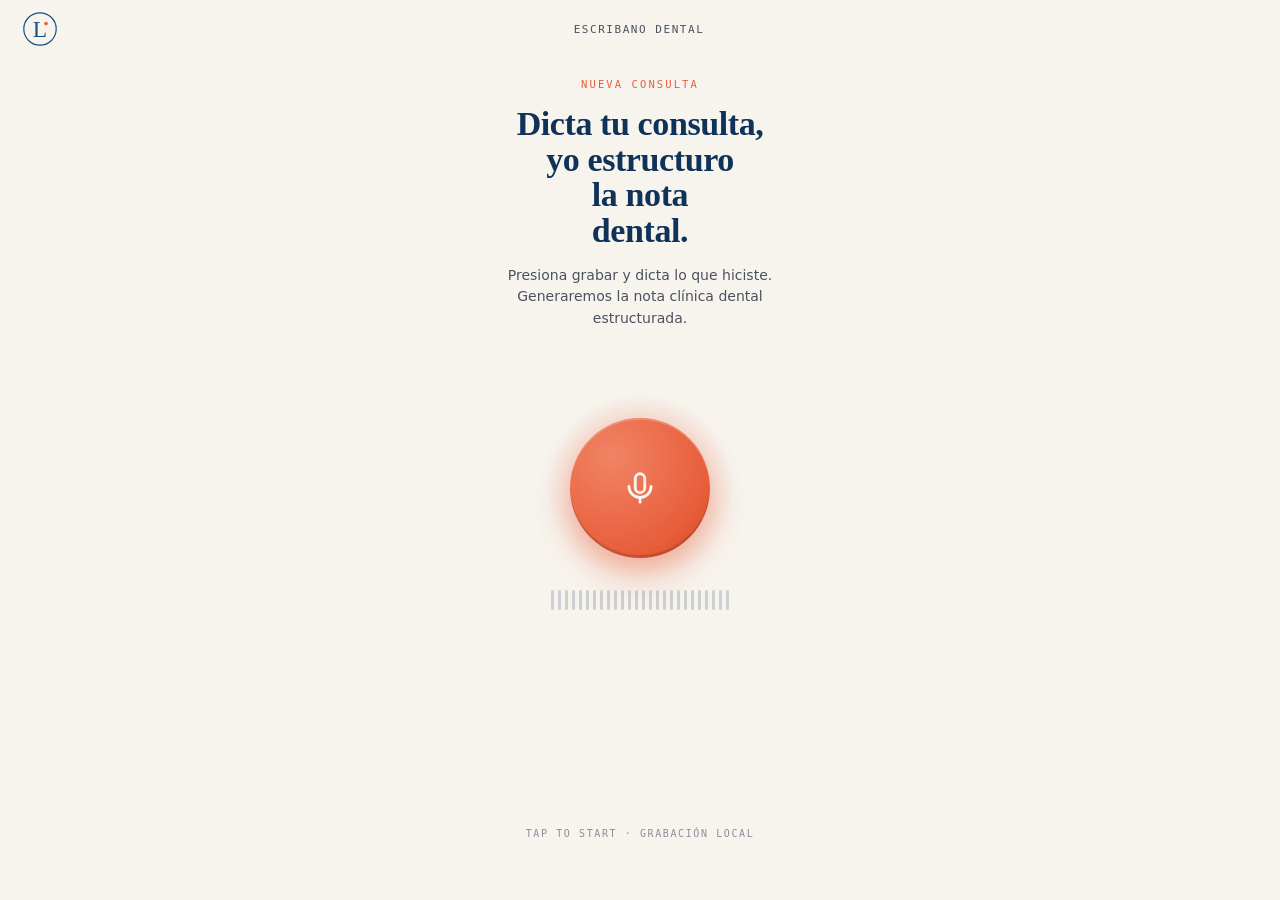
==== commit d9a2ff5b: "Hardening: CSP, manifests y privacy copy en los 3 verticales - CSP meta en los 3 HTMLs: limita scrip" ====
--- a/docs/dental/index.html
+++ b/docs/dental/index.html
@@ -2,6 +2,7 @@
 <html lang="es">
 <head>
   <meta charset="utf-8"/>
+  <meta http-equiv="Content-Security-Policy" content="default-src 'self'; script-src 'self' 'unsafe-inline'; style-src 'self' 'unsafe-inline' https://fonts.googleapis.com; font-src https://fonts.gstatic.com; connect-src 'self' https://pediatra-scribe-api.lucandres.workers.dev; img-src 'self' data:; media-src 'self' blob:; object-src 'none'; base-uri 'self'; form-action 'self';"/>
   <meta name="viewport" content="width=device-width,initial-scale=1,viewport-fit=cover"/>
   <meta name="theme-color" content="#F7F4EE"/>
   <meta name="apple-mobile-web-app-capable" content="yes"/>
@@ -673,6 +674,17 @@
 const $$ = s => Array.from(document.querySelectorAll(s));
 const fmt = s => `${String(Math.floor(s/60)).padStart(2,'0')}:${String(s%60).padStart(2,'0')}`;
 
+// Escapa HTML para prevenir XSS en valores que vienen del LLM/transcripción.
+const esc = s => {
+  if (s === null || s === undefined) return '';
+  return String(s)
+    .replace(/&/g, '&amp;')
+    .replace(/</g, '&lt;')
+    .replace(/>/g, '&gt;')
+    .replace(/"/g, '&quot;')
+    .replace(/'/g, '&#39;');
+};
+
 const showScreen = name => {
   $$('.screen').forEach(el => el.classList.toggle('is-active', el.dataset.screen === name));
 };
@@ -706,7 +718,7 @@
   const tag   = $('rec-tag');
   if (on) {
     title.innerHTML = 'Escuchando<br/>cada palabra.';
-    lede.textContent = 'El dictado se procesa al terminar y se descarta de inmediato. Nunca se almacena.';
+    lede.textContent = 'El dictado se transcribe en servidores externos (EE.UU.) y no se almacena en nuestros sistemas.';
     hint.textContent = 'TOCA PARA PAUSAR';
     tag.textContent = 'GRABANDO';
   } else {
@@ -837,7 +849,7 @@
 const pauseRecording = () => {
   if (!state.mediaRecorder) return;
   state.mediaRecorder.pause();
-  clearInterval(state.timerInterval);
+  stopTimer();
   stopViz();
   document.body.dataset.rec = 'paused';
   $('rec-title').innerHTML = 'Pausada.';
@@ -851,16 +863,11 @@
   state.mediaRecorder.resume();
   document.body.dataset.rec = 'on';
   $('rec-title').innerHTML = 'Escuchando<br/>cada palabra.';
-  $('rec-lede').textContent = 'El dictado se procesa al terminar y se descarta de inmediato. Nunca se almacena.';
+  $('rec-lede').textContent = 'El dictado se transcribe en servidores externos (EE.UU.) y no se almacena en nuestros sistemas.';
   $('rec-hint').textContent = 'TOCA PARA PAUSAR';
   $('rec-tag').textContent = 'GRABANDO';
-  // Reiniciar timer y visualizador
-  state.timerInterval = setInterval(() => {
-    state.elapsed++;
-    $('rec-timer').textContent = fmt(state.elapsed);
-    if (state.elapsed >= WARN_MINUTES * 60) $('rec-tag').textContent = 'CERRANDO';
-    if (state.elapsed >= MAX_MINUTES * 60) { showToast(`Grabación detenida al llegar a ${MAX_MINUTES} min`); stopRecording(); }
-  }, 1000);
+  // Reiniciar timer y visualizador (usa mismo state.timerId para que stopTimer lo limpie)
+  startTimer();
   if (state.mediaRecorder?.stream) startViz(state.mediaRecorder.stream);
 };
 
@@ -955,16 +962,17 @@
 const nc = v => (v !== null && v !== undefined && v !== '' && v !== 'No consignado') ? v : null;
 
 const campo = (label, val) => val
-  ? `<p><strong style="font-size:10px;letter-spacing:.08em;color:var(--ink-soft);font-family:var(--mono);text-transform:uppercase;">${label}</strong><br/>${val}</p>`
-  : `<p class="nc">${label}: No consignado</p>`;
-
+  ? `<p><strong style="font-size:10px;letter-spacing:.08em;color:var(--ink-soft);font-family:var(--mono);text-transform:uppercase;">${esc(label)}</strong><br/>${esc(val)}</p>`
+  : `<p class="nc">${esc(label)}: No consignado</p>`;
+
+// El parámetro `contenido` ya viene escapado (lo construyó campo() o el bloque receta)
 const seccion = (letra, titulo, contenido) => `
   <section class="soap-section">
     <div class="soap-marker">
-      <div class="soap-letter" style="font-size:${letra.length>1?'16px':'28px'}">${letra}</div>
+      <div class="soap-letter" style="font-size:${letra.length>1?'16px':'28px'}">${esc(letra)}</div>
       <div>
-        <div class="soap-label">${titulo}</div>
-        <div class="soap-summary">${contenido.split('\n')[0].slice(0,80) || titulo}</div>
+        <div class="soap-label">${esc(titulo)}</div>
+        <div class="soap-summary">${esc(titulo)}</div>
       </div>
     </div>
     <div class="soap-body">${contenido}</div>
@@ -975,7 +983,7 @@
   const meta = [nc(nota.piezas_tratadas) ? `Piezas: ${nc(nota.piezas_tratadas)}` : null,
                 nc(nota.diagnostico)].filter(Boolean);
   $('res-meta').innerHTML = meta.map((m,i) => i < meta.length-1
-    ? `<span>${m}</span><span class="sep">·</span>` : `<span>${m}</span>`).join('');
+    ? `<span>${esc(m)}</span><span class="sep">·</span>` : `<span>${esc(m)}</span>`).join('');
   $('result-date-label').textContent = `NOTA DENTAL · ${new Date().toLocaleDateString('es-MX',{day:'2-digit',month:'short',year:'numeric'}).toUpperCase()}`;
 
   const scroll = $('body-scroll');
@@ -1003,14 +1011,14 @@
     ].join('')),
   ];
 
-  // Receta
-  let recetaHtml = '';
-  if (nota.receta && nota.receta.length > 0) {
+  // Receta — validar que sea array (response_format JSON no garantiza la estructura)
+  if (Array.isArray(nota.receta) && nota.receta.length > 0) {
     const items = nota.receta.map(r => {
+      if (!r || typeof r !== 'object') return '';
       const partes = [r.medicamento, r.dosis, r.frecuencia, r.duracion, r.indicacion_especial].filter(Boolean).join(' · ');
-      return `<p>${partes}</p>`;
+      return partes ? `<p>${esc(partes)}</p>` : '';
     }).join('');
-    secciones.push(seccion('💊', 'RECETA', items));
+    if (items) secciones.push(seccion('💊', 'RECETA', items));
   }
 
   scroll.innerHTML = secciones.join('');
@@ -1022,7 +1030,7 @@
         <summary style="cursor:pointer;font-family:var(--mono);font-size:10px;letter-spacing:.12em;color:var(--muted);list-style:none;">
           VER TRANSCRIPCIÓN COMPLETA
         </summary>
-        <p style="font-family:var(--mono);font-size:11.5px;color:var(--ink-soft);line-height:1.7;margin-top:12px;white-space:pre-wrap;">${state.transcripcion}</p>
+        <p style="font-family:var(--mono);font-size:11.5px;color:var(--ink-soft);line-height:1.7;margin-top:12px;white-space:pre-wrap;">${esc(state.transcripcion)}</p>
       </details>`;
   }
 
